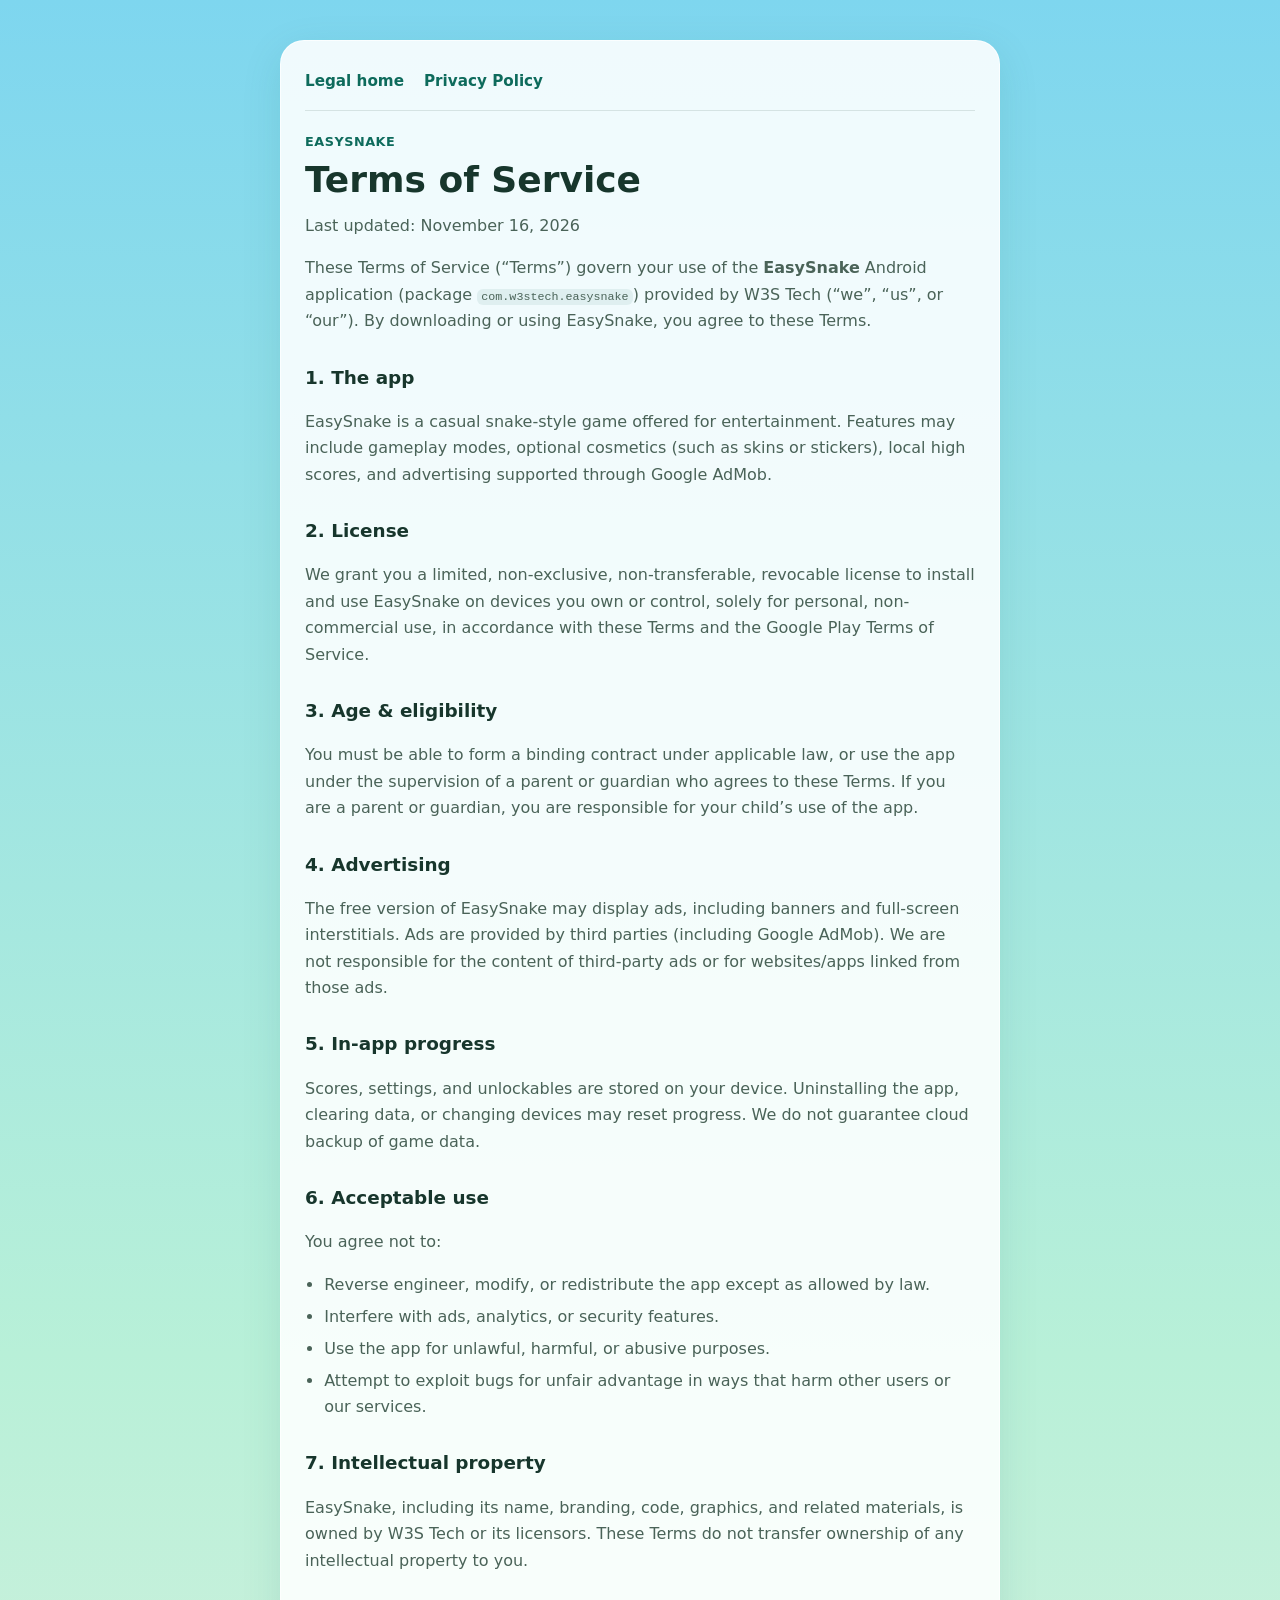
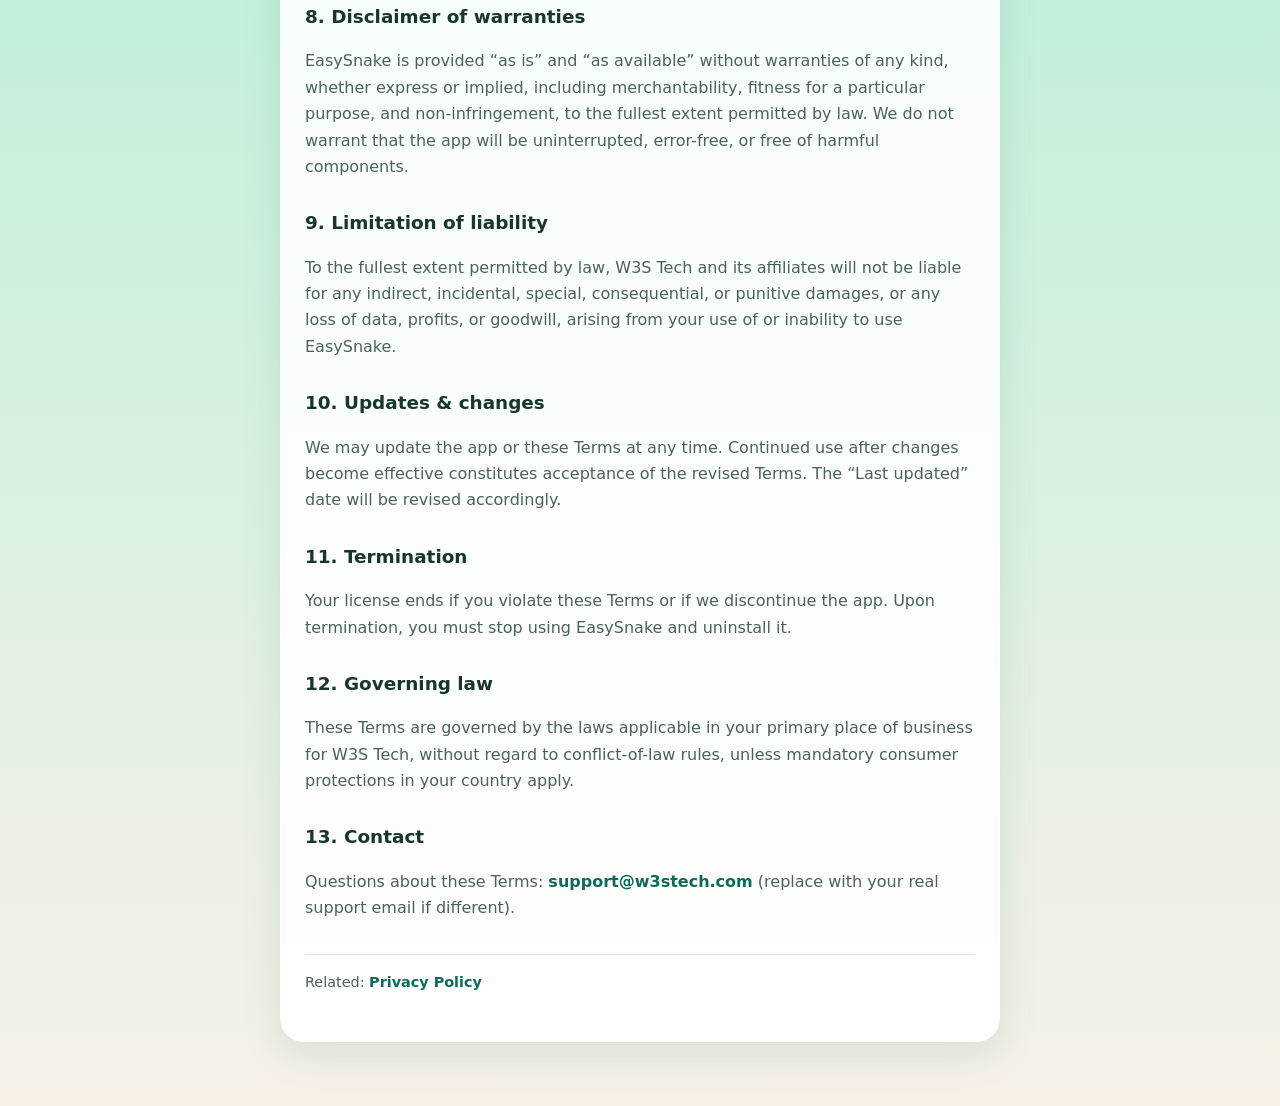
==== docs/terms.html @ a8521b8e "Add Privacy Policy and Terms pages for GitHub Pages sharing. Co-authored-by: Cursor <cursoragent@cur" ====
<!DOCTYPE html>
<html lang="en">
<head>
  <meta charset="utf-8" />
  <meta name="viewport" content="width=device-width, initial-scale=1" />
  <title>Terms of Service — EasySnake</title>
  <link rel="stylesheet" href="styles.css" />
</head>
<body>
  <main class="wrap">
    <nav class="nav">
      <a href="index.html">Legal home</a>
      <a href="privacy.html">Privacy Policy</a>
    </nav>
    <p class="brand">EasySnake</p>
    <h1>Terms of Service</h1>
    <p class="lead">Last updated: November 16, 2026</p>

    <p>
      These Terms of Service (“Terms”) govern your use of the <strong>EasySnake</strong>
      Android application (package <code>com.w3stech.easysnake</code>) provided by W3S Tech
      (“we”, “us”, or “our”). By downloading or using EasySnake, you agree to these Terms.
    </p>

    <h2>1. The app</h2>
    <p>
      EasySnake is a casual snake-style game offered for entertainment. Features may include
      gameplay modes, optional cosmetics (such as skins or stickers), local high scores,
      and advertising supported through Google AdMob.
    </p>

    <h2>2. License</h2>
    <p>
      We grant you a limited, non-exclusive, non-transferable, revocable license to install
      and use EasySnake on devices you own or control, solely for personal, non-commercial use,
      in accordance with these Terms and the Google Play Terms of Service.
    </p>

    <h2>3. Age &amp; eligibility</h2>
    <p>
      You must be able to form a binding contract under applicable law, or use the app under
      the supervision of a parent or guardian who agrees to these Terms. If you are a parent
      or guardian, you are responsible for your child’s use of the app.
    </p>

    <h2>4. Advertising</h2>
    <p>
      The free version of EasySnake may display ads, including banners and full-screen interstitials.
      Ads are provided by third parties (including Google AdMob). We are not responsible for the
      content of third-party ads or for websites/apps linked from those ads.
    </p>

    <h2>5. In-app progress</h2>
    <p>
      Scores, settings, and unlockables are stored on your device. Uninstalling the app, clearing
      data, or changing devices may reset progress. We do not guarantee cloud backup of game data.
    </p>

    <h2>6. Acceptable use</h2>
    <p>You agree not to:</p>
    <ul>
      <li>Reverse engineer, modify, or redistribute the app except as allowed by law.</li>
      <li>Interfere with ads, analytics, or security features.</li>
      <li>Use the app for unlawful, harmful, or abusive purposes.</li>
      <li>Attempt to exploit bugs for unfair advantage in ways that harm other users or our services.</li>
    </ul>

    <h2>7. Intellectual property</h2>
    <p>
      EasySnake, including its name, branding, code, graphics, and related materials, is owned by
      W3S Tech or its licensors. These Terms do not transfer ownership of any intellectual property to you.
    </p>

    <h2>8. Disclaimer of warranties</h2>
    <p>
      EasySnake is provided “as is” and “as available” without warranties of any kind, whether
      express or implied, including merchantability, fitness for a particular purpose, and
      non-infringement, to the fullest extent permitted by law. We do not warrant that the app
      will be uninterrupted, error-free, or free of harmful components.
    </p>

    <h2>9. Limitation of liability</h2>
    <p>
      To the fullest extent permitted by law, W3S Tech and its affiliates will not be liable for
      any indirect, incidental, special, consequential, or punitive damages, or any loss of data,
      profits, or goodwill, arising from your use of or inability to use EasySnake.
    </p>

    <h2>10. Updates &amp; changes</h2>
    <p>
      We may update the app or these Terms at any time. Continued use after changes become
      effective constitutes acceptance of the revised Terms. The “Last updated” date will be revised accordingly.
    </p>

    <h2>11. Termination</h2>
    <p>
      Your license ends if you violate these Terms or if we discontinue the app. Upon termination,
      you must stop using EasySnake and uninstall it.
    </p>

    <h2>12. Governing law</h2>
    <p>
      These Terms are governed by the laws applicable in your primary place of business for W3S Tech,
      without regard to conflict-of-law rules, unless mandatory consumer protections in your country apply.
    </p>

    <h2>13. Contact</h2>
    <p>
      Questions about these Terms:
      <a href="mailto:support@w3stech.com">support@w3stech.com</a>
      (replace with your real support email if different).
    </p>

    <p class="meta">
      Related: <a href="privacy.html">Privacy Policy</a>
    </p>
  </main>
</body>
</html>
---- docs/styles.css ----
:root {
  --ink: #17362c;
  --muted: #4a6358;
  --bg1: #7ed6ef;
  --bg2: #b8f0d8;
  --bg3: #f7f1e6;
  --card: rgba(255, 255, 255, 0.88);
  --accent: #0e6b5c;
  --line: rgba(23, 54, 44, 0.12);
}

* { box-sizing: border-box; }

body {
  margin: 0;
  min-height: 100vh;
  font-family: "Segoe UI", "Nunito", system-ui, sans-serif;
  color: var(--ink);
  background: linear-gradient(180deg, var(--bg1), var(--bg2), var(--bg3));
  line-height: 1.65;
}

.wrap {
  width: min(720px, calc(100% - 2rem));
  margin: 2.5rem auto 4rem;
  padding: 1.75rem 1.5rem 2rem;
  background: var(--card);
  border: 1px solid rgba(255, 255, 255, 0.7);
  border-radius: 24px;
  box-shadow: 0 12px 40px rgba(14, 107, 92, 0.12);
}

.brand {
  margin: 0 0 0.35rem;
  font-weight: 800;
  letter-spacing: 0.04em;
  text-transform: uppercase;
  font-size: 0.8rem;
  color: var(--accent);
}

h1 {
  margin: 0 0 0.75rem;
  font-size: clamp(1.75rem, 4vw, 2.25rem);
  line-height: 1.2;
}

h2 {
  margin: 1.75rem 0 0.5rem;
  font-size: 1.15rem;
}

.lead, p, li {
  color: var(--muted);
}

.lead { margin-top: 0; }

ul { padding-left: 1.2rem; }
li { margin: 0.35rem 0; }

.links {
  list-style: none;
  padding: 0;
  margin: 1.5rem 0 0;
  display: grid;
  gap: 0.75rem;
}

.links a, .nav a, a {
  color: var(--accent);
  font-weight: 700;
  text-decoration: none;
}

.links a {
  display: block;
  padding: 0.9rem 1rem;
  border-radius: 14px;
  background: rgba(14, 107, 92, 0.08);
  border: 1px solid var(--line);
}

.links a:hover, .nav a:hover, a:hover {
  text-decoration: underline;
}

.nav {
  display: flex;
  flex-wrap: wrap;
  gap: 0.75rem 1.25rem;
  margin-bottom: 1.25rem;
  padding-bottom: 1rem;
  border-bottom: 1px solid var(--line);
  font-size: 0.95rem;
}

.meta {
  margin-top: 2rem;
  padding-top: 1rem;
  border-top: 1px solid var(--line);
  font-size: 0.9rem;
}

code {
  font-size: 0.9em;
  background: rgba(14, 107, 92, 0.08);
  padding: 0.1em 0.35em;
  border-radius: 6px;
}
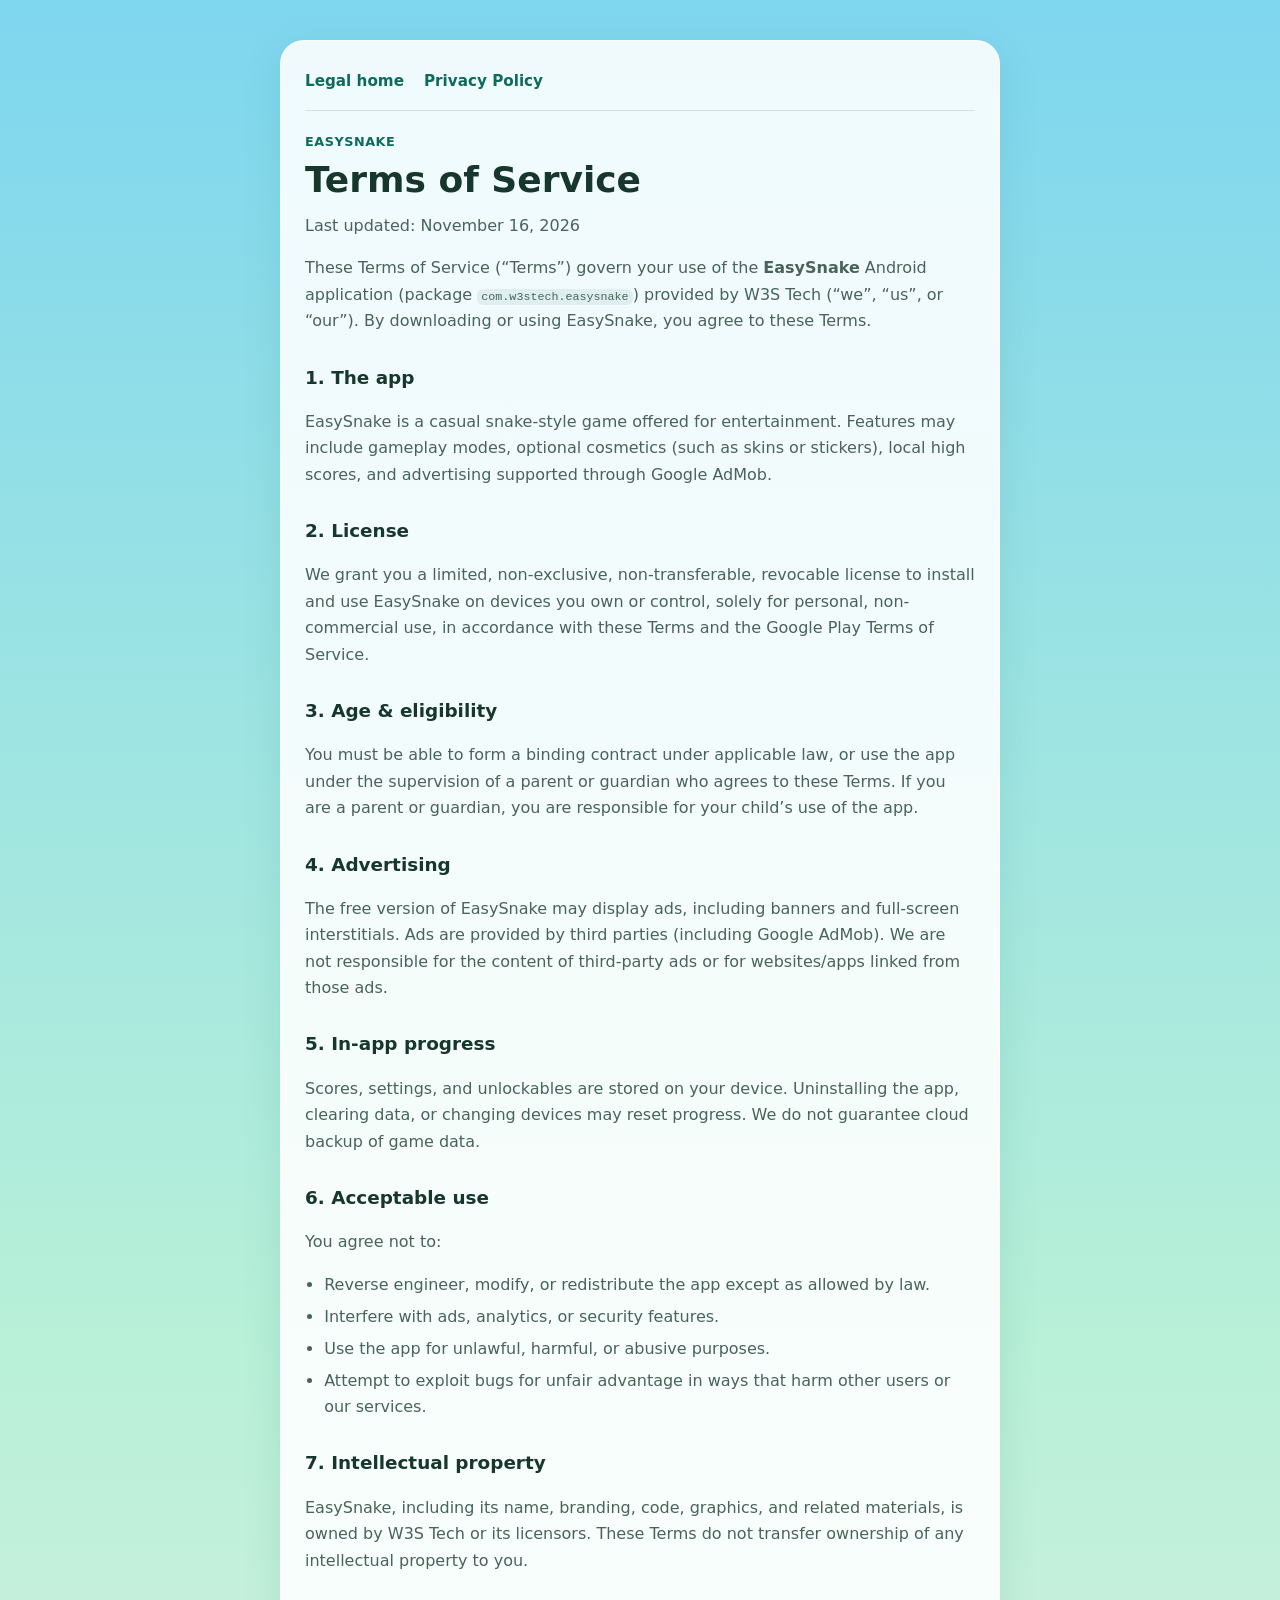
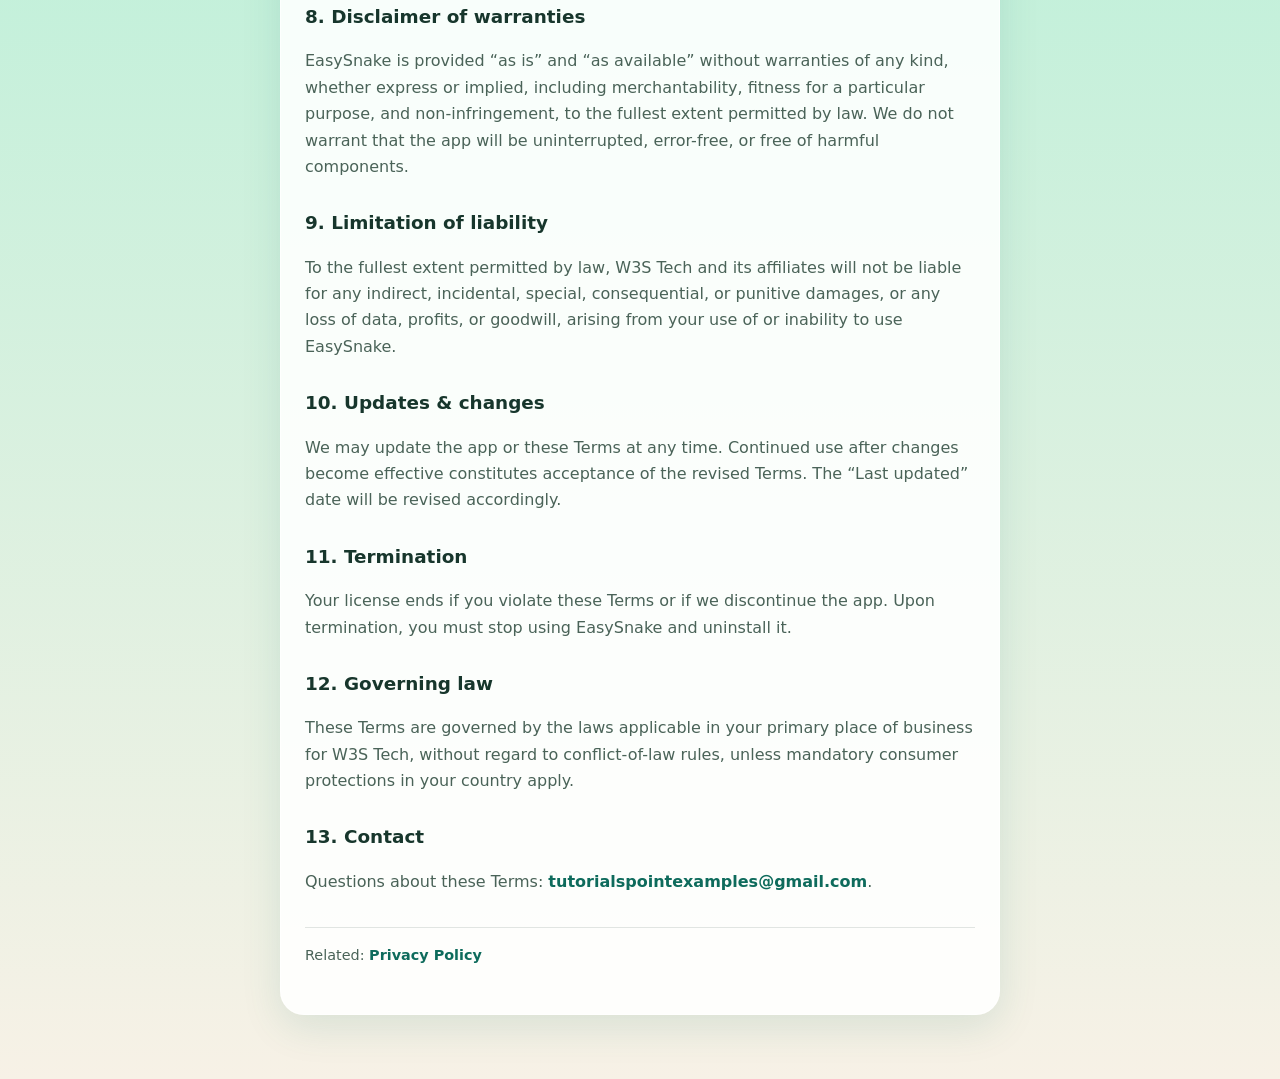
==== commit 88d03d22: "Update legal contact email to tutorialspointexamples@gmail.com. Co-authored-by: Cursor <cursoragent@" ====
--- a/docs/terms.html
+++ b/docs/terms.html
@@ -107,8 +107,7 @@
     <h2>13. Contact</h2>
     <p>
       Questions about these Terms:
-      <a href="mailto:support@w3stech.com">support@w3stech.com</a>
-      (replace with your real support email if different).
+      <a href="mailto:tutorialspointexamples@gmail.com">tutorialspointexamples@gmail.com</a>.
     </p>
 
     <p class="meta">
